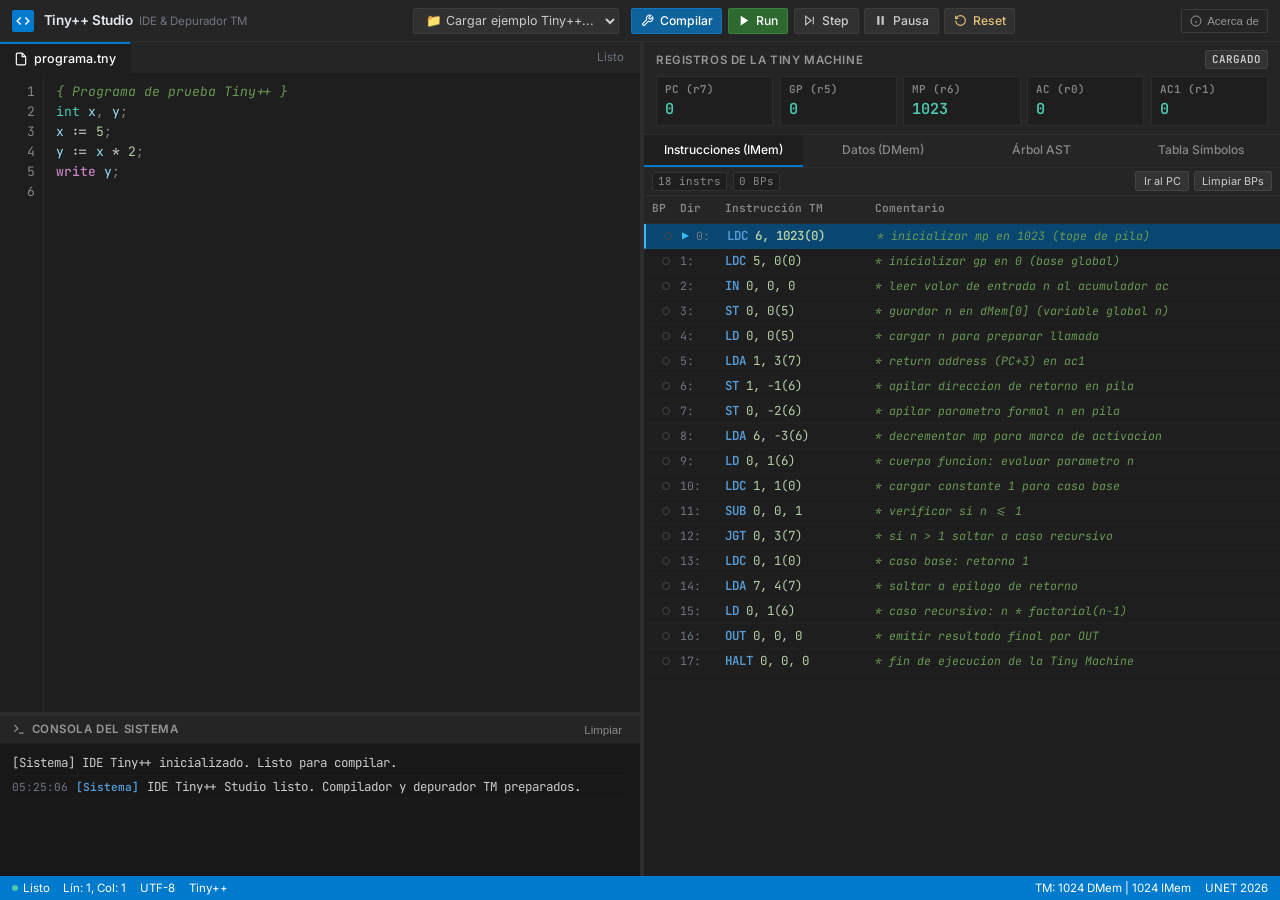
==== ide/index.html @ 54b0cea4 "feat(ui): anadir divisores ajustables arrastrables y limpiar barra de estado - Implementar redimensi" ====
<!DOCTYPE html>
<html lang="es">
<head>
    <meta charset="UTF-8">
    <meta name="viewport" content="width=device-width, initial-scale=1.0">
    <title>Tiny++ Studio IDE & Depurador TM</title>
    <!-- Google Fonts: Inter & JetBrains Mono -->
    <link rel="preconnect" href="https://fonts.googleapis.com">
    <link rel="preconnect" href="https://fonts.gstatic.com" crossorigin>
    <link href="https://fonts.googleapis.com/css2?family=Inter:wght@300;400;500;600;700&family=JetBrains+Mono:wght@400;500;600;700&display=swap" rel="stylesheet">
    <link rel="stylesheet" href="css/styles.css">
</head>
<body>
    <div class="app-container">
        <!-- BARRA SUPERIOR (TOOLBAR) -->
        <header class="top-navbar" id="top-navbar">
            <div class="brand-group">
                <div class="brand-icon">
                    <svg width="14" height="14" viewBox="0 0 24 24" fill="none" stroke="currentColor" stroke-width="2.5">
                        <polyline points="16 18 22 12 16 6"></polyline>
                        <polyline points="8 6 2 12 8 18"></polyline>
                    </svg>
                </div>
                <div class="brand-text">
                    <span class="brand-title">Tiny++ Studio</span>
                    <span class="brand-subtitle">IDE & Depurador TM</span>
                </div>
            </div>

            <!-- CONTROLES PRINCIPALES -->
            <div class="toolbar-actions" id="toolbar-actions">
                <div class="examples-dropdown-container">
                    <label for="example-selector" class="sr-only">Ejemplo</label>
                    <select id="example-selector" class="select-input">
                        <option value="" disabled selected>📁 Cargar ejemplo Tiny++...</option>
                        <option value="factorial">Factorial Recursivo</option>
                        <option value="arreglos">Arreglos y Expresiones</option>
                        <option value="ambitos">Ámbitos y Variables Locales</option>
                        <option value="error">Detección de Errores</option>
                    </select>
                </div>

                <div class="action-buttons-group">
                    <button id="btn-compile" class="btn btn-primary" title="Compilar código fuente Tiny++">
                        <svg width="13" height="13" viewBox="0 0 24 24" fill="none" stroke="currentColor" stroke-width="2">
                            <path d="M14.7 6.3a1 1 0 0 0 0 1.4l1.6 1.6a1 1 0 0 0 1.4 0l3.77-3.77a6 6 0 0 1-7.94 7.94l-6.91 6.91a2.12 2.12 0 0 1-3-3l6.91-6.91a6 6 0 0 1 7.94-7.94l-3.76 3.76z"></path>
                        </svg>
                        <span>Compilar</span>
                    </button>

                    <button id="btn-run" class="btn btn-success" title="Ejecutar simulación continua">
                        <svg width="13" height="13" viewBox="0 0 24 24" fill="currentColor">
                            <polygon points="5 3 19 12 5 21 5 3"></polygon>
                        </svg>
                        <span>Run</span>
                    </button>

                    <button id="btn-step" class="btn btn-secondary" title="Avanzar un paso en la Tiny Machine">
                        <svg width="13" height="13" viewBox="0 0 24 24" fill="none" stroke="currentColor" stroke-width="2">
                            <polygon points="5 4 15 12 5 20 5 4"></polygon>
                            <line x1="19" y1="5" x2="19" y2="19"></line>
                        </svg>
                        <span>Step</span>
                    </button>

                    <button id="btn-pause" class="btn btn-secondary" title="Pausar ejecución">
                        <svg width="13" height="13" viewBox="0 0 24 24" fill="currentColor">
                            <rect x="6" y="4" width="4" height="16"></rect>
                            <rect x="14" y="4" width="4" height="16"></rect>
                        </svg>
                        <span>Pausa</span>
                    </button>

                    <button id="btn-reset" class="btn btn-warning" title="Reiniciar memoria y registros TM">
                        <svg width="13" height="13" viewBox="0 0 24 24" fill="none" stroke="currentColor" stroke-width="2">
                            <path d="M3 12a9 9 0 1 0 9-9 9.75 9.75 0 0 0-6.74 2.74L3 8"></path>
                            <path d="M3 3v5h5"></path>
                        </svg>
                        <span>Reset</span>
                    </button>
                </div>
            </div>

            <!-- BOTÓN ACERCA DE (CRÉDITOS Y EQUIPO) -->
            <div class="toolbar-right">
                <button id="btn-about" class="btn-about" title="Acerca del proyecto y equipo UNET">
                    <svg width="12" height="12" viewBox="0 0 24 24" fill="none" stroke="currentColor" stroke-width="2">
                        <circle cx="12" cy="12" r="10"></circle>
                        <line x1="12" y1="16" x2="12" y2="12"></line>
                        <line x1="12" y1="8" x2="12.01" y2="8"></line>
                    </svg>
                    <span>Acerca de</span>
                </button>
            </div>
        </header>

        <!-- ÁREA PRINCIPAL DIVIDIDA (WORKSPACE) -->
        <main class="main-workspace" id="main-workspace">
            <!-- PANEL IZQUIERDO: EDITOR Y CONSOLA -->
            <section class="pane left-pane" id="editor-section">
                <!-- CABECERA DEL EDITOR -->
                <div class="pane-header">
                    <div class="tab-item active">
                        <svg width="14" height="14" viewBox="0 0 24 24" fill="none" stroke="currentColor" stroke-width="2">
                            <path d="M14 2H6a2 2 0 0 0-2 2v16a2 2 0 0 0 2 2h12a2 2 0 0 0 2-2V8z"></path>
                            <polyline points="14 2 14 8 20 8"></polyline>
                        </svg>
                        <span id="tab-filename">programa.tny</span>
                    </div>
                    <div class="pane-controls">
                        <span class="status-indicator-idle" id="editor-status">Listo</span>
                    </div>
                </div>

                <!-- CONTENEDOR DEL EDITOR DE CÓDIGO -->
                <div class="editor-container" id="editor-container">
                    <div class="line-numbers" id="line-numbers"></div>
                    <div class="editor-viewport" id="editor-viewport">
                        <div class="error-line-marker" id="error-line-marker"></div>
                        <pre class="code-highlight-layer" id="code-highlight-layer" aria-hidden="true"><code id="code-highlight-content"></code></pre>
                        <textarea id="code-editor" class="code-editor" spellcheck="false" placeholder="Escribe o carga tu código Tiny++ aquí...">{ Programa de prueba Tiny++ }
int x, y;
x := 5;
y := x * 2;
write y;
</textarea>
                    </div>
                </div>

                <!-- DIVISOR HORIZONTAL ENTRE EDITOR Y CONSOLA -->
                <div class="resizer resizer-vertical" id="resizer-console" title="Arrastra verticalmente para redimensionar la consola"></div>

                <!-- PANEL INFERIOR: CONSOLA Y MENSAJES -->
                <div class="console-panel" id="console-panel">
                    <div class="console-header">
                        <div class="console-title">
                            <svg width="14" height="14" viewBox="0 0 24 24" fill="none" stroke="currentColor" stroke-width="2">
                                <polyline points="4 17 10 11 4 5"></polyline>
                                <line x1="12" y1="19" x2="20" y2="19"></line>
                            </svg>
                            <span>Consola del Sistema</span>
                        </div>
                        <button id="btn-clear-console" class="btn-icon" title="Limpiar consola">Limpiar</button>
                    </div>
                    <div class="console-output" id="console-output">
                        <div class="console-line system-msg">[Sistema] IDE Tiny++ inicializado. Listo para compilar.</div>
                    </div>
                </div>
            </section>

            <!-- DIVISOR VERTICAL PRINCIPAL ENTRE EDITOR Y DEPURADOR -->
            <div class="resizer resizer-horizontal" id="resizer-main" title="Arrastra horizontalmente para redimensionar paneles"></div>

            <!-- PANEL DERECHO: DEPURADOR VISUAL DE LA TM -->
            <section class="pane right-pane" id="debugger-section">
                <!-- TARJETAS DE REGISTROS DE LA TM -->
                <div class="registers-card" id="registers-panel">
                    <div class="registers-header">
                        <span class="card-title">Registros de la Tiny Machine</span>
                        <span class="tm-status-pill" id="tm-status">STANDBY</span>
                    </div>
                    <div class="registers-grid">
                        <div class="reg-box" id="reg-pc" title="Registro 7: Contador de Programa (PC) - Dirección de la próxima instrucción">
                            <span class="reg-label">PC (r7)</span>
                            <span class="reg-value" id="val-pc">0</span>
                        </div>
                        <div class="reg-box" id="reg-gp" title="Registro 5: Puntero Global (GP) - Base de variables estáticas y globales">
                            <span class="reg-label">GP (r5)</span>
                            <span class="reg-value" id="val-gp">0</span>
                        </div>
                        <div class="reg-box" id="reg-mp" title="Registro 6: Puntero de Memoria / Marco de Pila (MP) - Marco de activación">
                            <span class="reg-label">MP (r6)</span>
                            <span class="reg-value" id="val-mp">1023</span>
                        </div>
                        <div class="reg-box" id="reg-ac" title="Registro 0: Acumulador Principal (AC) - Resultados y retornos">
                            <span class="reg-label">AC (r0)</span>
                            <span class="reg-value" id="val-ac">0</span>
                        </div>
                        <div class="reg-box" id="reg-ac1" title="Registro 1: Acumulador Secundario (AC1) - Segundo operando temporal">
                            <span class="reg-label">AC1 (r1)</span>
                            <span class="reg-value" id="val-ac1">0</span>
                        </div>
                    </div>
                </div>

                <!-- TABS DE INSPECCIÓN (IMEM, DMEM, AST, TABLA DE SÍMBOLOS) -->
                <div class="inspector-card" id="inspector-card">
                    <div class="inspector-tabs">
                        <button class="tab-btn active" data-tab="tab-imem">Instrucciones (IMem)</button>
                        <button class="tab-btn" data-tab="tab-dmem">Datos (DMem)</button>
                        <button class="tab-btn" data-tab="tab-ast">Árbol AST</button>
                        <button class="tab-btn" data-tab="tab-symbols">Tabla Símbolos</button>
                    </div>

                    <div class="inspector-content">
                        <!-- TAB 1: IMEM (MEMORIA DE INSTRUCCIONES) -->
                        <div class="tab-pane active" id="tab-imem">
                            <div class="imem-toolbar">
                                <div class="imem-stats">
                                    <span class="stat-badge" id="imem-count">0 instrs</span>
                                    <span class="stat-badge stat-bp" id="imem-bp-count">0 BPs</span>
                                </div>
                                <div class="imem-actions">
                                    <button id="btn-imem-topc" class="btn-micro" title="Desplazar la vista hasta la instrucción actual del PC">Ir al PC</button>
                                    <button id="btn-imem-clearbp" class="btn-micro" title="Remover todos los puntos de interrupción">Limpiar BPs</button>
                                </div>
                            </div>
                            <div class="memory-header imem-header">
                                <span class="col-bp" title="Puntos de interrupción">BP</span>
                                <span class="col-dir">Dir</span>
                                <span class="col-code">Instrucción TM</span>
                                <span class="col-comment">Comentario</span>
                            </div>
                            <div class="memory-list imem-list" id="imem-list">
                                <div class="memory-placeholder">No se ha cargado ningún programa objeto TM todavía. Pulsa "Compilar".</div>
                            </div>
                        </div>

                        <!-- TAB 2: DMEM (MEMORIA DE DATOS - 1024 CELDAS) -->
                        <div class="tab-pane" id="tab-dmem">
                            <div class="dmem-toolbar">
                                <div class="dmem-view-group">
                                    <label for="dmem-view-mode" class="dmem-label">Vista:</label>
                                    <select id="dmem-view-mode" class="select-input select-micro">
                                        <option value="gp" selected>Variables Globales (GP: 0..)</option>
                                        <option value="mp">Pila de Ejecución (MP: 1023..)</option>
                                        <option value="active">Celdas con Valor (≠ 0)</option>
                                        <option value="all">Todas las Celdas (0..1023)</option>
                                    </select>
                                </div>
                                <div class="dmem-jump-group">
                                    <input type="number" id="dmem-jump-input" placeholder="Celda #" min="0" max="1023" class="input-micro">
                                    <button id="btn-dmem-jump" class="btn-micro" title="Saltar a la celda de memoria">Ir</button>
                                </div>
                            </div>
                            <div class="memory-header dmem-header">
                                <span class="col-dmem-dir">Dirección</span>
                                <span class="col-dmem-dec">Valor (Dec)</span>
                                <span class="col-dmem-hex">Valor (Hex)</span>
                                <span class="col-dmem-role">Ámbito / Rol</span>
                            </div>
                            <div class="memory-list dmem-list" id="dmem-list">
                                <div class="memory-placeholder">Memoria de datos vacía o en estado inicial.</div>
                            </div>
                        </div>

                        <!-- TAB 3: AST -->
                        <div class="tab-pane" id="tab-ast">
                            <div class="inspector-placeholder" id="ast-viewer">
                                Compila un programa para inspeccionar la estructura sintáctica generada.
                            </div>
                        </div>

                        <!-- TAB 4: TABLA DE SÍMBOLOS -->
                        <div class="tab-pane" id="tab-symbols">
                            <div class="inspector-placeholder" id="symbols-viewer">
                                Compila un programa para inspeccionar los ámbitos y variables declaradas.
                            </div>
                        </div>
                    </div>
                </div>
            </section>
        </main>

        <!-- BARRA DE ESTADO INFERIOR -->
        <footer class="bottom-statusbar" id="bottom-statusbar">
            <div class="status-left">
                <span class="status-item"><span class="dot-green"></span> Listo</span>
                <span class="status-item" id="cursor-pos">Lín: 1, Col: 1</span>
                <span class="status-item">UTF-8</span>
                <span class="status-item">Tiny++</span>
            </div>
            <div class="status-right">
                <span class="status-item">TM: 1024 DMem | 1024 IMem</span>
                <span class="status-item">UNET 2026</span>
            </div>
        </footer>
    </div>

    <!-- DIÁLOGO MODAL: ACERCA DE -->
    <div class="modal-overlay" id="modal-about">
        <div class="modal-dialog">
            <div class="modal-header">
                <span>Acerca de Tiny++ Studio IDE</span>
                <button class="modal-close-btn" id="modal-close-btn">&times;</button>
            </div>
            <div class="modal-body">
                <h4>Compilador Tiny++ & Depurador Visual TM</h4>
                <p>Proyecto formal desarrollado para la asignatura <strong>Compiladores e Intérpretes</strong> en la Universidad Nacional Experimental del Táchira (UNET).</p>
                <div class="team-list">
                    <div class="team-member-row">
                        <span class="team-member-name">Theryan Colmenares (V-31.060.894)</span>
                        <span class="team-member-role">Módulo 1: Frontend & Semántica</span>
                    </div>
                    <div class="team-member-row">
                        <span class="team-member-name">Ismael Hidalgo (V-31.470.047)</span>
                        <span class="team-member-role">Módulo 2: Backend TM</span>
                    </div>
                    <div class="team-member-row">
                        <span class="team-member-name">Santiago Hernández (V-31.098.297)</span>
                        <span class="team-member-role">Módulo 3: Simulador TM</span>
                    </div>
                    <div class="team-member-row">
                        <span class="team-member-name"><strong>Henyer Molina (V-31.098.304)</strong></span>
                        <span class="team-member-role">Módulo 4: IDE Visual & Integración</span>
                    </div>
                </div>
            </div>
        </div>
    </div>

    <!-- Scripts modulares desacoplados -->
    <script src="js/examples.js"></script>
    <script src="js/highlighter.js"></script>
    <script src="js/validator.js"></script>
    <script src="js/resizer.js"></script>
    <script src="js/editor.js"></script>
    <script src="js/console.js"></script>
    <script src="js/debugger-ui.js"></script>
    <script src="js/app.js"></script>
</body>
</html>
---- ide/css/styles.css ----
/* ==========================================================================
   TINY++ STUDIO IDE - ÍNDICE PRINCIPAL DE ESTILOS
   Autor: Henyer Molina (Módulo 4) - UNET 2026
   ========================================================================== */

@import 'variables.css';
@import 'layout.css';
@import 'editor.css';
@import 'debugger.css';
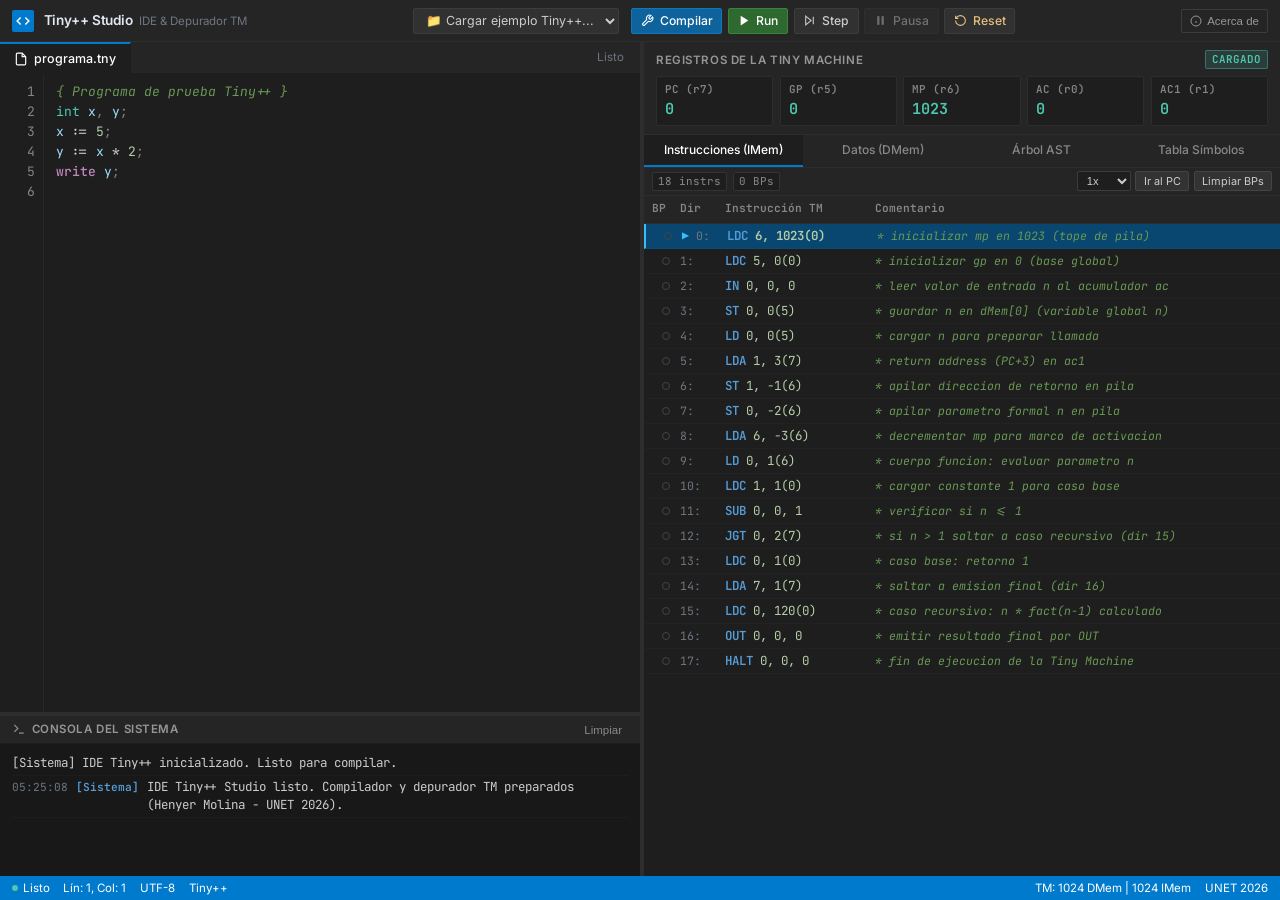
==== commit 4f269f6c: "feat(debugger-controls): integrar controles de ejecucion paso a paso y animaciones de estado - Contr" ====
--- a/ide/index.html
+++ b/ide/index.html
@@ -201,6 +201,12 @@
                                     <span class="stat-badge stat-bp" id="imem-bp-count">0 BPs</span>
                                 </div>
                                 <div class="imem-actions">
+                                    <label for="tm-speed-selector" class="sr-only">Velocidad</label>
+                                    <select id="tm-speed-selector" class="select-micro" title="Velocidad de ejecución en modo Run">
+                                        <option value="450">0.5x</option>
+                                        <option value="200" selected>1x</option>
+                                        <option value="60">3x</option>
+                                    </select>
                                     <button id="btn-imem-topc" class="btn-micro" title="Desplazar la vista hasta la instrucción actual del PC">Ir al PC</button>
                                     <button id="btn-imem-clearbp" class="btn-micro" title="Remover todos los puntos de interrupción">Limpiar BPs</button>
                                 </div>
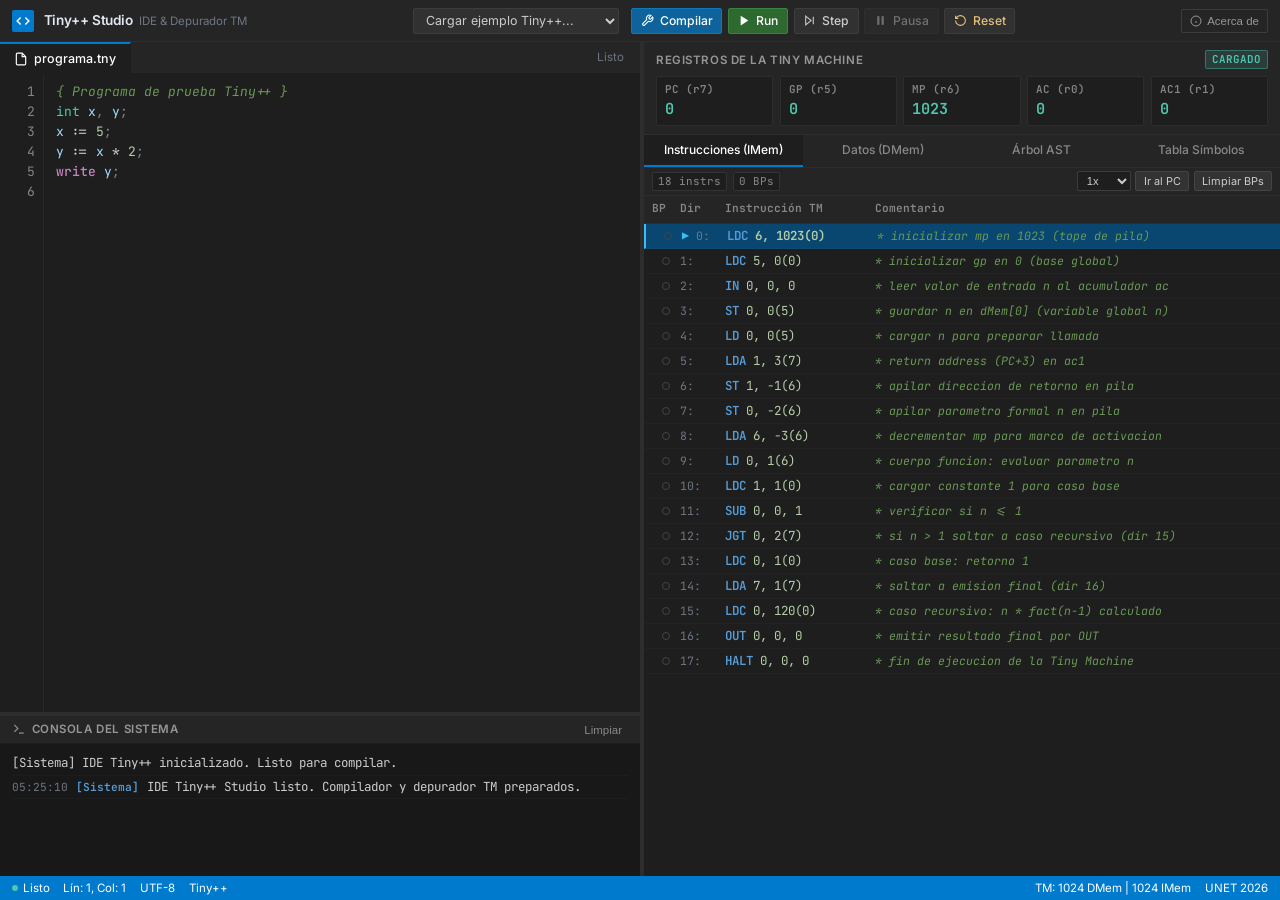
==== commit c5ccb1b6: "style(console): limpiar mensajes de log y estandarizar formato terminal - Estandarizar prefijos de d" ====
--- a/ide/index.html
+++ b/ide/index.html
@@ -32,7 +32,7 @@
                 <div class="examples-dropdown-container">
                     <label for="example-selector" class="sr-only">Ejemplo</label>
                     <select id="example-selector" class="select-input">
-                        <option value="" disabled selected>📁 Cargar ejemplo Tiny++...</option>
+                        <option value="" disabled selected>Cargar ejemplo Tiny++...</option>
                         <option value="factorial">Factorial Recursivo</option>
                         <option value="arreglos">Arreglos y Expresiones</option>
                         <option value="ambitos">Ámbitos y Variables Locales</option>
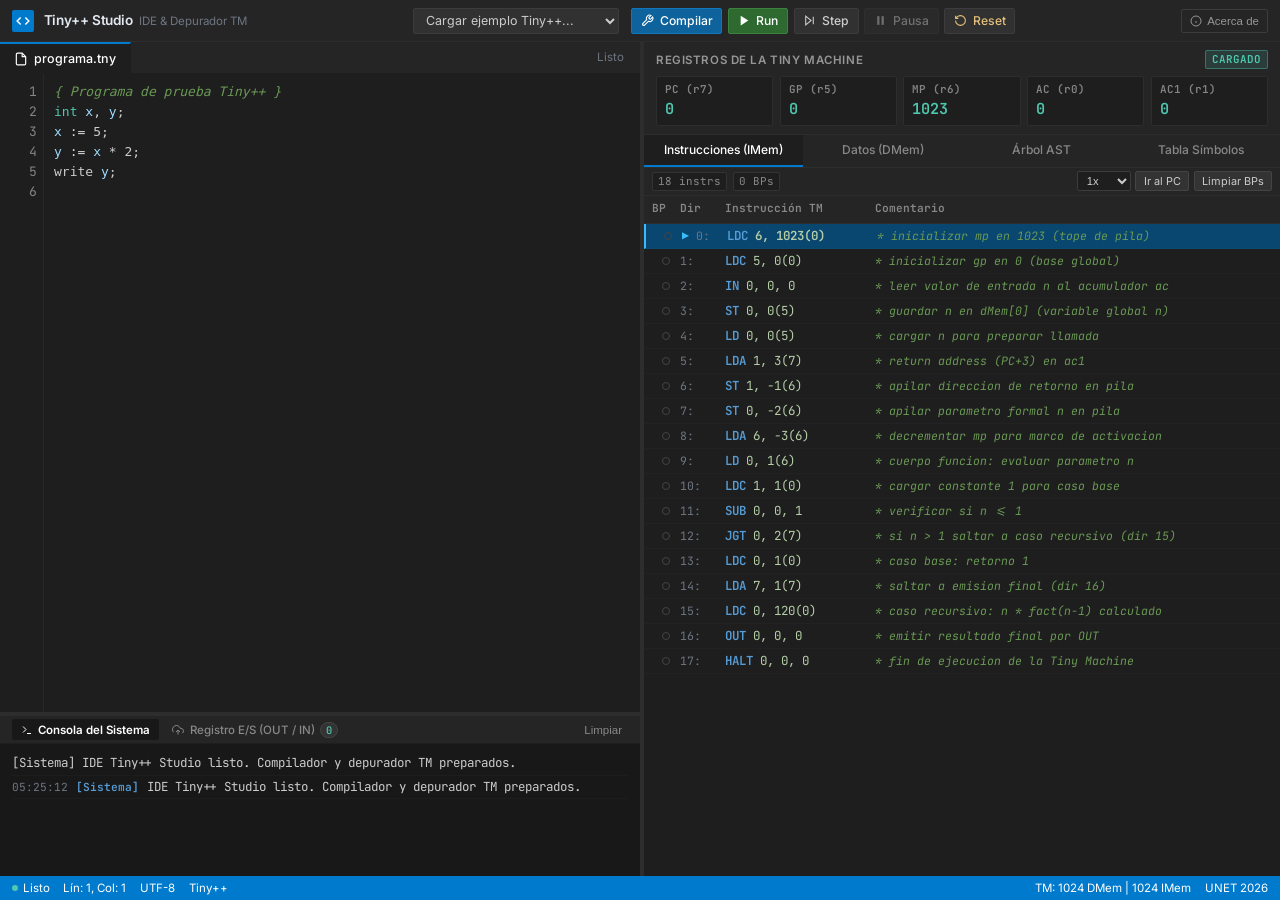
==== commit c4c5e6fc: "style(console): limpiar mensajes de log y estandarizar formato terminal - Estandarizar prefijos de d" ====
--- a/ide/index.html
+++ b/ide/index.html
@@ -133,17 +133,46 @@
                 <!-- PANEL INFERIOR: CONSOLA Y MENSAJES -->
                 <div class="console-panel" id="console-panel">
                     <div class="console-header">
-                        <div class="console-title">
-                            <svg width="14" height="14" viewBox="0 0 24 24" fill="none" stroke="currentColor" stroke-width="2">
-                                <polyline points="4 17 10 11 4 5"></polyline>
-                                <line x1="12" y1="19" x2="20" y2="19"></line>
-                            </svg>
-                            <span>Consola del Sistema</span>
-                        </div>
-                        <button id="btn-clear-console" class="btn-icon" title="Limpiar consola">Limpiar</button>
-                    </div>
-                    <div class="console-output" id="console-output">
-                        <div class="console-line system-msg">[Sistema] IDE Tiny++ inicializado. Listo para compilar.</div>
+                        <div class="console-tabs-group">
+                            <button class="console-tab-btn active" id="tab-btn-console" data-view="console">
+                                <svg width="12" height="12" viewBox="0 0 24 24" fill="none" stroke="currentColor" stroke-width="2">
+                                    <polyline points="4 17 10 11 4 5"></polyline>
+                                    <line x1="12" y1="19" x2="20" y2="19"></line>
+                                </svg>
+                                <span>Consola del Sistema</span>
+                            </button>
+                            <button class="console-tab-btn" id="tab-btn-io" data-view="io">
+                                <svg width="12" height="12" viewBox="0 0 24 24" fill="none" stroke="currentColor" stroke-width="2">
+                                    <polyline points="16 16 12 12 8 16"></polyline>
+                                    <line x1="12" y1="12" x2="12" y2="21"></line>
+                                    <path d="M20.39 18.39A5 5 0 0 0 18 9h-1.26A8 8 0 1 0 3 16.3"></path>
+                                </svg>
+                                <span>Registro E/S (OUT / IN)</span>
+                                <span class="io-count-badge" id="io-out-count">0</span>
+                            </button>
+                        </div>
+                        <button id="btn-clear-console" class="btn-icon" title="Limpiar contenido de la consola y registro de salidas">Limpiar</button>
+                    </div>
+
+                    <!-- VISTA 1: CONSOLA DEL SISTEMA -->
+                    <div class="console-output active" id="console-output">
+                        <div class="console-line system-msg">[Sistema] IDE Tiny++ Studio listo. Compilador y depurador TM preparados.</div>
+                    </div>
+
+                    <!-- VISTA 2: REGISTRO VISUAL DE E/S (OUT/IN) -->
+                    <div class="io-panel-output" id="io-panel-output" style="display: none;">
+                        <div class="io-table-header">
+                            <span class="col-io-time">Hora</span>
+                            <span class="col-io-type">Tipo</span>
+                            <span class="col-io-pc">PC</span>
+                            <span class="col-io-reg">Registro</span>
+                            <span class="col-io-dec">Decimal</span>
+                            <span class="col-io-hex">Hexadecimal</span>
+                            <span class="col-io-note">Detalle</span>
+                        </div>
+                        <div class="io-events-list" id="io-events-list">
+                            <div class="io-empty-placeholder">No se han emitido instrucciones de Entrada o Salida (IN / OUT) todavía.</div>
+                        </div>
                     </div>
                 </div>
             </section>
@@ -283,6 +312,34 @@
         </footer>
     </div>
 
+    <!-- DIÁLOGO MODAL INTERACTIVO: ENTRADA TM (IN / READ) -->
+    <div class="modal-overlay" id="modal-io-input">
+        <div class="modal-dialog modal-dialog-sm">
+            <div class="modal-header">
+                <div class="modal-title-group">
+                    <svg width="14" height="14" viewBox="0 0 24 24" fill="none" stroke="currentColor" stroke-width="2">
+                        <line x1="12" y1="19" x2="12" y2="5"></line>
+                        <polyline points="5 12 12 19 19 12"></polyline>
+                    </svg>
+                    <span>Entrada requerida (Instrucción IN)</span>
+                </div>
+                <button class="modal-close-btn" id="modal-io-close">&times;</button>
+            </div>
+            <div class="modal-body">
+                <p class="io-modal-desc" id="io-modal-prompt-text">
+                    La Tiny Machine requiere un valor entero de entrada para el registro <strong id="io-modal-reg-label">r0 (AC)</strong> en la dirección <strong id="io-modal-pc-label">PC = 2</strong>:
+                </p>
+                <div class="io-input-wrapper">
+                    <input type="number" id="io-modal-input-val" class="io-input-field" placeholder="Ingresa un valor entero (ej: 5)" autofocus />
+                </div>
+                <div class="io-modal-actions">
+                    <button id="btn-io-modal-submit" class="btn btn-primary">Ingresar Valor (Enter)</button>
+                    <button id="btn-io-modal-cancel" class="btn btn-secondary">Pausar Ejecución</button>
+                </div>
+            </div>
+        </div>
+    </div>
+
     <!-- DIÁLOGO MODAL: ACERCA DE -->
     <div class="modal-overlay" id="modal-about">
         <div class="modal-dialog">
@@ -317,11 +374,14 @@
 
     <!-- Scripts modulares desacoplados -->
     <script src="js/examples.js"></script>
+    <script src="js/tm-presets.js"></script>
     <script src="js/highlighter.js"></script>
     <script src="js/validator.js"></script>
     <script src="js/resizer.js"></script>
     <script src="js/editor.js"></script>
     <script src="js/console.js"></script>
+    <script src="js/io-manager.js"></script>
+    <script src="js/tm-machine.js"></script>
     <script src="js/debugger-ui.js"></script>
     <script src="js/app.js"></script>
 </body>
--- a/ide/css/styles.css
+++ b/ide/css/styles.css
@@ -6,4 +6,6 @@
 @import 'variables.css';
 @import 'layout.css';
 @import 'editor.css';
+@import 'console.css';
 @import 'debugger.css';
+@import 'modals.css';
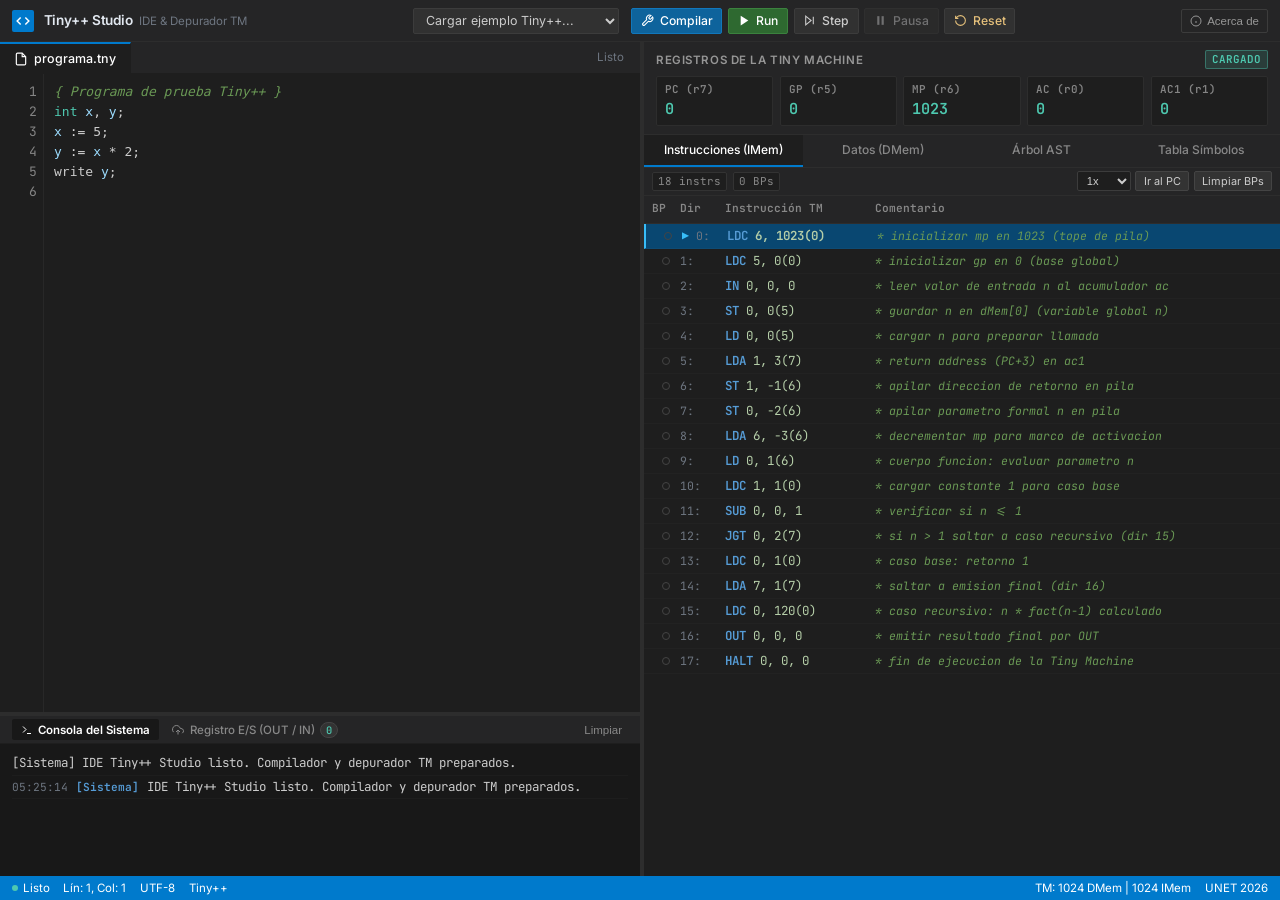
==== commit ab7d73b4: "style(ui): personalizar flechas de entrada numerica en tema oscuro - Ocultar controles nativos del n" ====
--- a/ide/index.html
+++ b/ide/index.html
@@ -330,7 +330,21 @@
                     La Tiny Machine requiere un valor entero de entrada para el registro <strong id="io-modal-reg-label">r0 (AC)</strong> en la dirección <strong id="io-modal-pc-label">PC = 2</strong>:
                 </p>
                 <div class="io-input-wrapper">
-                    <input type="number" id="io-modal-input-val" class="io-input-field" placeholder="Ingresa un valor entero (ej: 5)" autofocus />
+                    <div class="io-number-box">
+                        <input type="number" id="io-modal-input-val" class="io-input-field" placeholder="Ingresa un valor entero (ej: 5)" autofocus />
+                        <div class="io-spinners">
+                            <button type="button" class="io-spin-btn io-spin-up" id="btn-io-inc" title="Incrementar (+1)" tabindex="-1">
+                                <svg width="10" height="10" viewBox="0 0 24 24" fill="none" stroke="currentColor" stroke-width="3" stroke-linecap="round" stroke-linejoin="round">
+                                    <polyline points="18 15 12 9 6 15"></polyline>
+                                </svg>
+                            </button>
+                            <button type="button" class="io-spin-btn io-spin-down" id="btn-io-dec" title="Decrementar (-1)" tabindex="-1">
+                                <svg width="10" height="10" viewBox="0 0 24 24" fill="none" stroke="currentColor" stroke-width="3" stroke-linecap="round" stroke-linejoin="round">
+                                    <polyline points="6 9 12 15 18 9"></polyline>
+                                </svg>
+                            </button>
+                        </div>
+                    </div>
                 </div>
                 <div class="io-modal-actions">
                     <button id="btn-io-modal-submit" class="btn btn-primary">Ingresar Valor (Enter)</button>
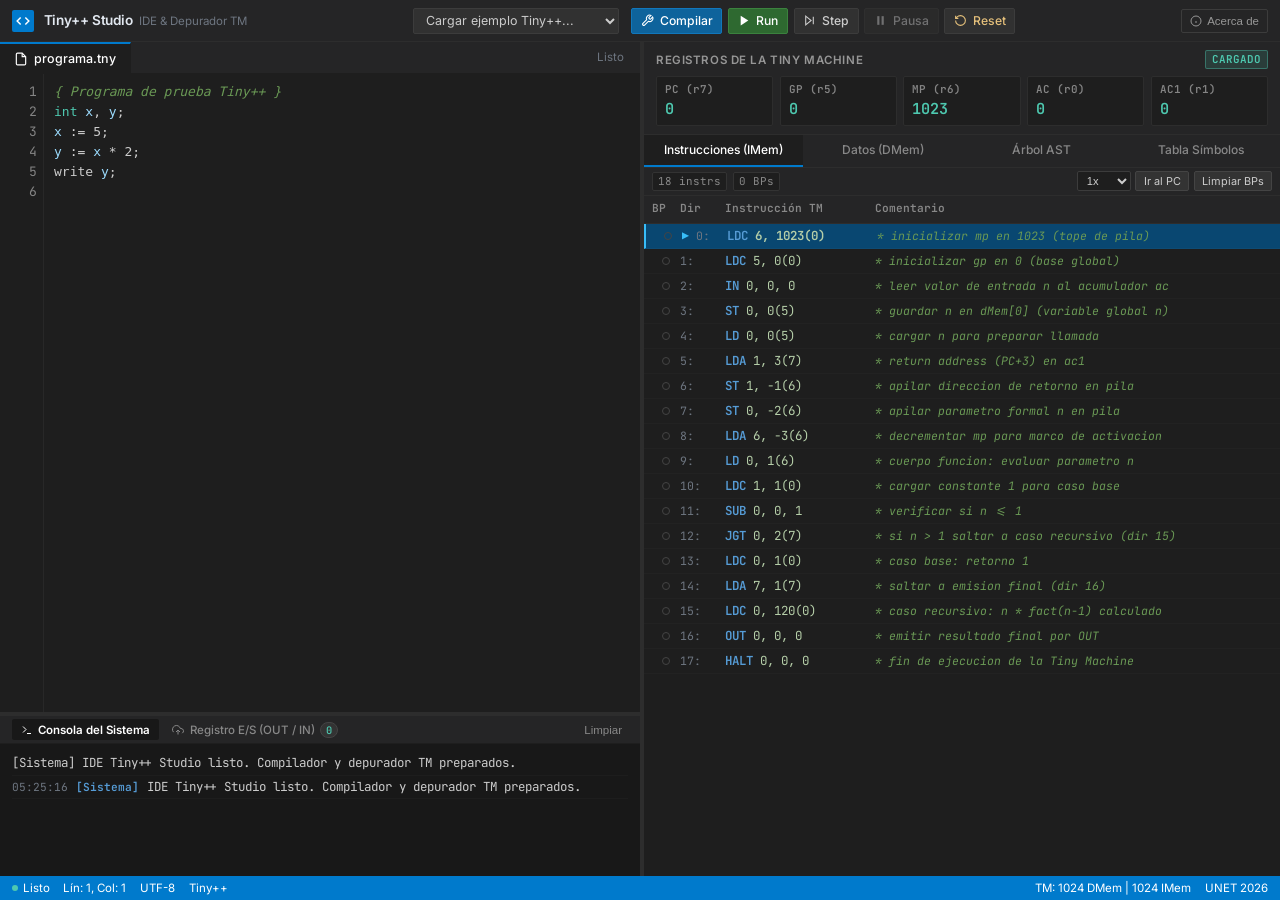
==== commit 65344435: "feat(inspect): anadir visualizador de arbol ast y tabla de simbolos multinivel - Crear componente de" ====
--- a/ide/index.html
+++ b/ide/index.html
@@ -281,15 +281,49 @@
 
                         <!-- TAB 3: AST -->
                         <div class="tab-pane" id="tab-ast">
-                            <div class="inspector-placeholder" id="ast-viewer">
-                                Compila un programa para inspeccionar la estructura sintáctica generada.
+                            <div class="ast-container">
+                                <div class="inspector-toolbar">
+                                    <div class="inspector-stats">
+                                        <span class="stat-badge" id="ast-node-count">0 nodos</span>
+                                        <span class="stat-badge stat-bp" id="ast-program-badge">Tiny++ AST</span>
+                                    </div>
+                                    <div class="inspector-actions">
+                                        <button id="btn-ast-expand" class="btn-micro" title="Expandir todos los nodos del árbol">Expandir Todo</button>
+                                        <button id="btn-ast-collapse" class="btn-micro" title="Colapsar todos los nodos del árbol">Colapsar Todo</button>
+                                    </div>
+                                </div>
+                                <div class="ast-tree-container" id="ast-tree-root">
+                                    <div class="inspector-placeholder">Cargando árbol sintáctico AST...</div>
+                                </div>
                             </div>
                         </div>
 
                         <!-- TAB 4: TABLA DE SÍMBOLOS -->
                         <div class="tab-pane" id="tab-symbols">
-                            <div class="inspector-placeholder" id="symbols-viewer">
-                                Compila un programa para inspeccionar los ámbitos y variables declaradas.
+                            <div class="symbols-container">
+                                <div class="inspector-toolbar">
+                                    <div class="inspector-stats">
+                                        <span class="stat-badge" id="symbols-count">0 símbolos</span>
+                                        <label for="symbols-scope-filter" class="sr-only">Ámbito</label>
+                                        <select id="symbols-scope-filter" class="select-micro" title="Filtrar por ámbito de declaración">
+                                            <option value="all">Todos los ámbitos</option>
+                                        </select>
+                                    </div>
+                                    <div class="inspector-actions">
+                                        <label for="symbols-search-input" class="sr-only">Buscar símbolo</label>
+                                        <input type="text" id="symbols-search-input" placeholder="Buscar símbolo..." class="input-micro" style="width: 110px;">
+                                    </div>
+                                </div>
+                                <div class="symbols-table-header">
+                                    <span>Identificador</span>
+                                    <span>Tipo</span>
+                                    <span>Ámbito</span>
+                                    <span>Offset TM</span>
+                                    <span>Línea</span>
+                                </div>
+                                <div class="symbols-list" id="symbols-list">
+                                    <div class="inspector-placeholder">Cargando tabla de símbolos...</div>
+                                </div>
                             </div>
                         </div>
                     </div>
@@ -397,6 +431,10 @@
     <script src="js/io-manager.js"></script>
     <script src="js/tm-machine.js"></script>
     <script src="js/debugger-ui.js"></script>
+    <script src="js/inspector-presets.js"></script>
+    <script src="js/ast-viewer.js"></script>
+    <script src="js/symbols-viewer.js"></script>
+    <script src="js/inspector.js"></script>
     <script src="js/app.js"></script>
 </body>
 </html>
--- a/ide/css/styles.css
+++ b/ide/css/styles.css
@@ -8,4 +8,6 @@
 @import 'editor.css';
 @import 'console.css';
 @import 'debugger.css';
+@import 'ast.css';
+@import 'symbols.css';
 @import 'modals.css';
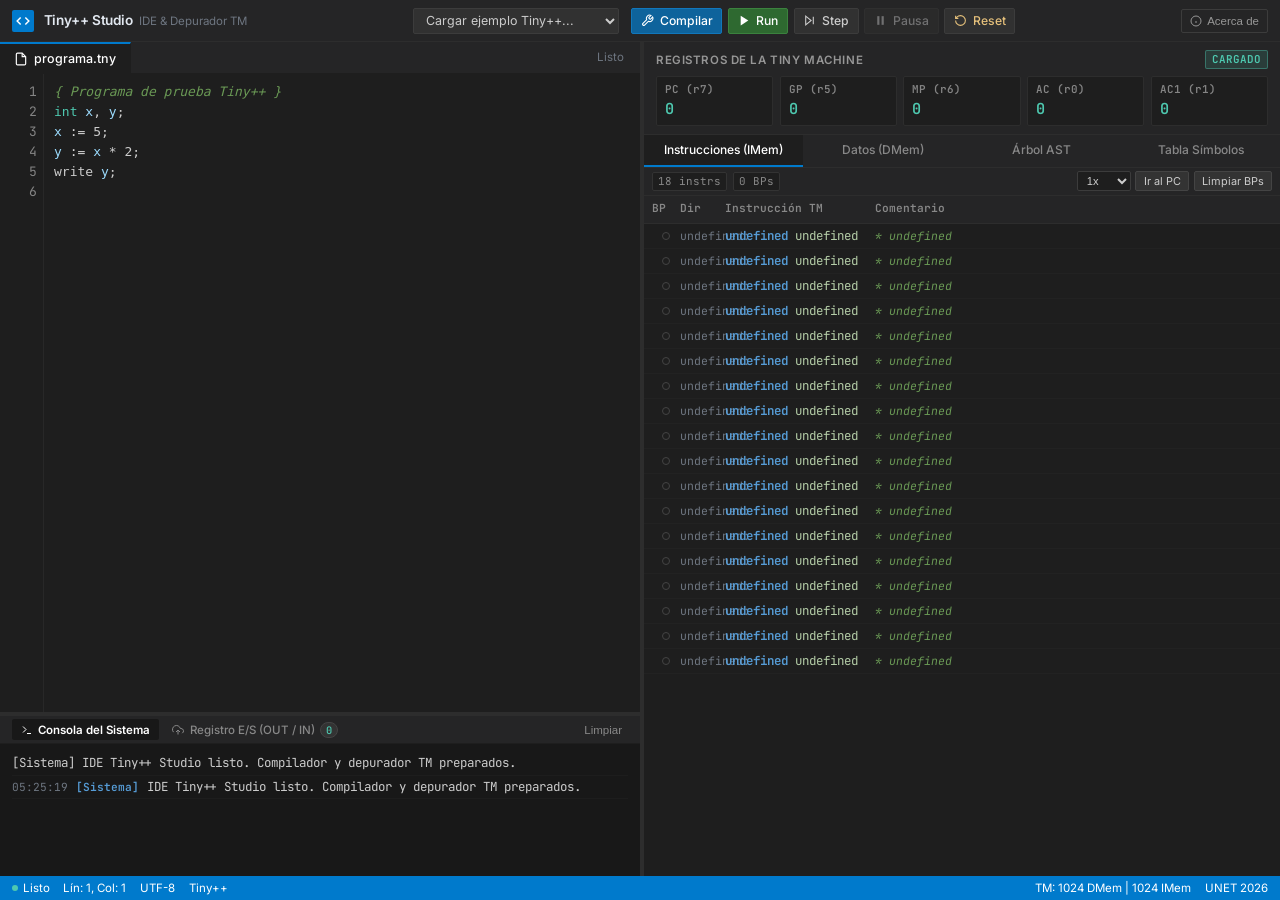
==== commit 9ec6b16e: "feat(integration): conectar interfaz visual ide con el simulador tm de santiago (modulo 3)" ====
--- a/ide/index.html
+++ b/ide/index.html
@@ -429,6 +429,7 @@
     <script src="js/editor.js"></script>
     <script src="js/console.js"></script>
     <script src="js/io-manager.js"></script>
+    <script src="js/tm-simulator.js"></script>
     <script src="js/tm-machine.js"></script>
     <script src="js/debugger-ui.js"></script>
     <script src="js/inspector-presets.js"></script>
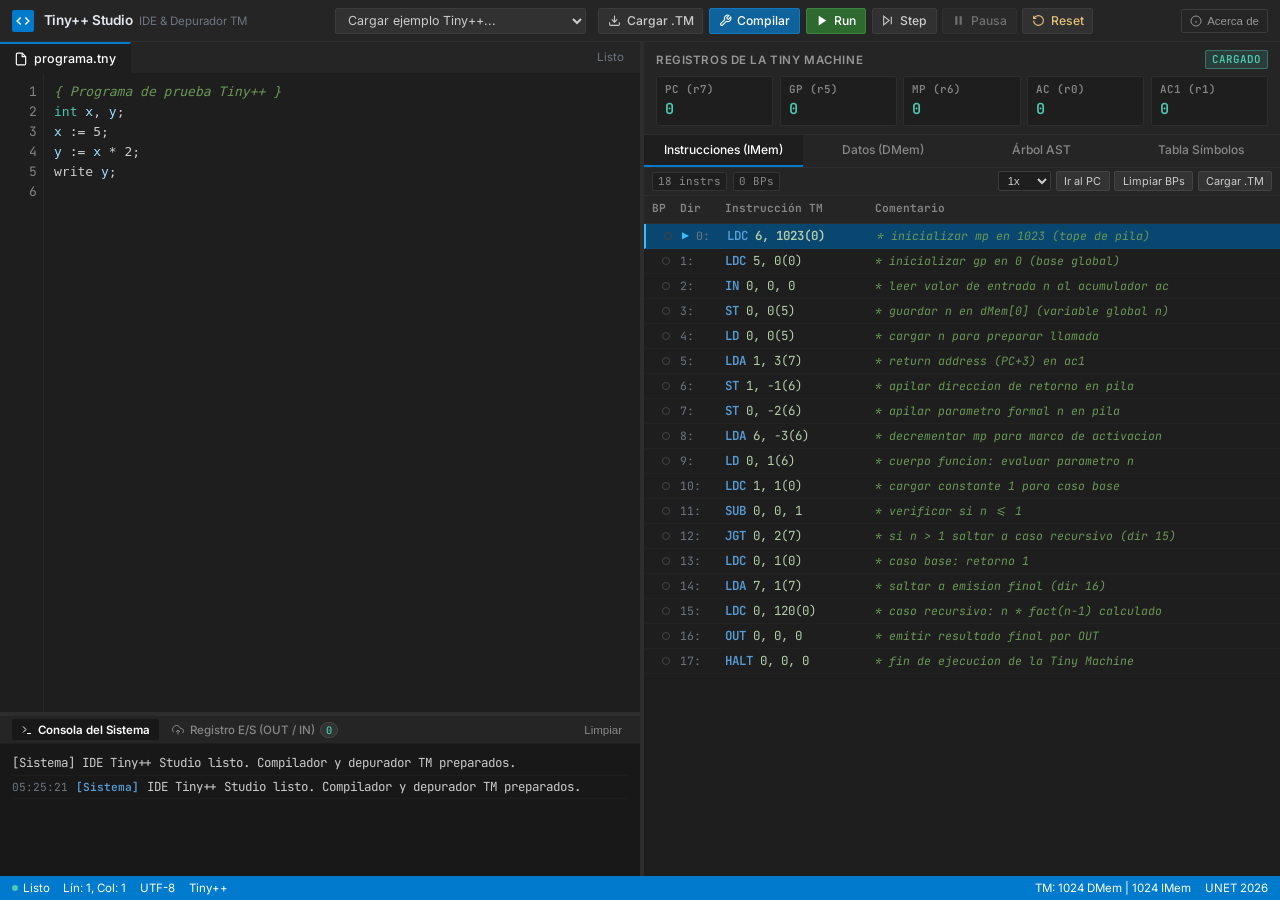
==== commit e21f3a3c: "feat(integration): sincronizar sintaxis tiny++ en ide, anadir carga de archivos tm y suite de verifi" ====
--- a/ide/index.html
+++ b/ide/index.html
@@ -33,14 +33,24 @@
                     <label for="example-selector" class="sr-only">Ejemplo</label>
                     <select id="example-selector" class="select-input">
                         <option value="" disabled selected>Cargar ejemplo Tiny++...</option>
-                        <option value="factorial">Factorial Recursivo</option>
-                        <option value="arreglos">Arreglos y Expresiones</option>
-                        <option value="ambitos">Ámbitos y Variables Locales</option>
-                        <option value="error">Detección de Errores</option>
+                        <option value="factorial">1. Factorial Recursivo</option>
+                        <option value="arreglos">2. Arreglos y Expresiones</option>
+                        <option value="ambitos">3. Ámbitos y Variables Locales</option>
+                        <option value="strings">4. Cadenas Literales (Strings)</option>
+                        <option value="completo">5. Integración Completa Tiny++</option>
+                        <option value="error">6. Detección de Errores Semánticos</option>
                     </select>
                 </div>
 
                 <div class="action-buttons-group">
+                    <button id="btn-toolbar-load-tm" class="btn btn-secondary" title="Cargar archivo .tm compilado o pegar ensamblador">
+                        <svg width="13" height="13" viewBox="0 0 24 24" fill="none" stroke="currentColor" stroke-width="2">
+                            <path d="M21 15v4a2 2 0 0 1-2 2H5a2 2 0 0 1-2-2v-4"></path>
+                            <polyline points="7 10 12 15 17 10"></polyline>
+                            <line x1="12" y1="15" x2="12" y2="3"></line>
+                        </svg>
+                        <span>Cargar .TM</span>
+                    </button>
                     <button id="btn-compile" class="btn btn-primary" title="Compilar código fuente Tiny++">
                         <svg width="13" height="13" viewBox="0 0 24 24" fill="none" stroke="currentColor" stroke-width="2">
                             <path d="M14.7 6.3a1 1 0 0 0 0 1.4l1.6 1.6a1 1 0 0 0 1.4 0l3.77-3.77a6 6 0 0 1-7.94 7.94l-6.91 6.91a2.12 2.12 0 0 1-3-3l6.91-6.91a6 6 0 0 1 7.94-7.94l-3.76 3.76z"></path>
@@ -238,6 +248,7 @@
                                     </select>
                                     <button id="btn-imem-topc" class="btn-micro" title="Desplazar la vista hasta la instrucción actual del PC">Ir al PC</button>
                                     <button id="btn-imem-clearbp" class="btn-micro" title="Remover todos los puntos de interrupción">Limpiar BPs</button>
+                                    <button id="btn-imem-load-tm" class="btn-micro" title="Cargar archivo .tm o pegar ensamblador Tiny Machine">Cargar .TM</button>
                                 </div>
                             </div>
                             <div class="memory-header imem-header">
@@ -415,6 +426,38 @@
                         <span class="team-member-name"><strong>Henyer Molina (V-31.098.304)</strong></span>
                         <span class="team-member-role">Módulo 4: IDE Visual & Integración</span>
                     </div>
+                </div>
+            </div>
+        </div>
+    </div>
+
+    <!-- DIÁLOGO MODAL: CARGAR ARCHIVO O CÓDIGO .TM -->
+    <div class="modal-overlay" id="modal-load-tm">
+        <div class="modal-dialog">
+            <div class="modal-header">
+                <span>Cargar Código Ensamblador Tiny Machine (.tm)</span>
+                <button class="modal-close-btn" id="modal-load-tm-close">&times;</button>
+            </div>
+            <div class="modal-body">
+                <p style="margin-bottom: 12px; font-size: 13px; color: var(--text-secondary);">
+                    Carga un archivo <code>.tm</code> generado por el compilador Java o pega las instrucciones directamente para ejecutarlas paso a paso en el depurador:
+                </p>
+                <div style="margin-bottom: 12px; display: flex; gap: 10px; align-items: center;">
+                    <label for="input-file-tm" class="btn btn-secondary" style="cursor: pointer; padding: 6px 12px; font-size: 12px; display: inline-flex; align-items: center; gap: 6px;">
+                        <svg width="12" height="12" viewBox="0 0 24 24" fill="none" stroke="currentColor" stroke-width="2">
+                            <path d="M21 15v4a2 2 0 0 1-2 2H5a2 2 0 0 1-2-2v-4"></path>
+                            <polyline points="7 10 12 15 17 10"></polyline>
+                            <line x1="12" y1="15" x2="12" y2="3"></line>
+                        </svg>
+                        <span>Seleccionar archivo .tm...</span>
+                    </label>
+                    <input type="file" id="input-file-tm" accept=".tm,.txt" style="display: none;" />
+                    <span id="label-selected-tm-file" style="font-size: 12px; color: var(--text-muted); font-style: italic;">Ningún archivo seleccionado</span>
+                </div>
+                <textarea id="textarea-tm-code" class="code-editor" style="height: 180px; width: 100%; font-family: monospace; font-size: 12px; padding: 10px; background: var(--bg-tertiary); border: 1px solid var(--border-color); color: var(--text-primary); border-radius: 4px; resize: vertical;" placeholder="Pega aquí las instrucciones ensamblador de la TM...&#10;0:  LD  6,0(0)  * inicializar mp&#10;1:  ST  0,0(0)  * limpiar celda 0&#10;..."></textarea>
+                <div style="margin-top: 14px; display: flex; justify-content: flex-end; gap: 8px;">
+                    <button id="btn-load-tm-cancel" class="btn btn-secondary">Cancelar</button>
+                    <button id="btn-load-tm-confirm" class="btn btn-primary">Cargar en Depurador</button>
                 </div>
             </div>
         </div>
